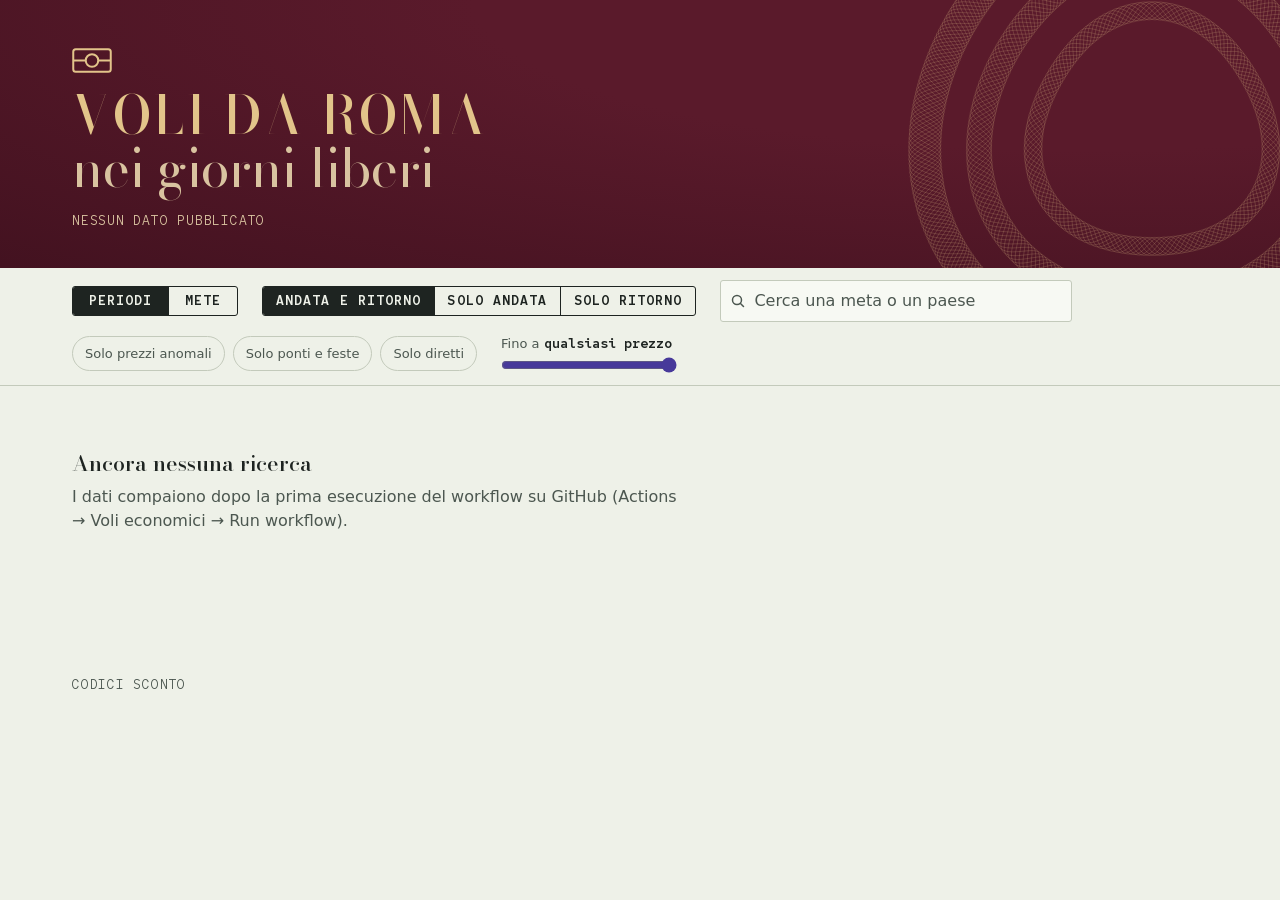
==== site/index.html @ e1ba7aea "link referral" ====
<!doctype html>
<html lang="it">
<head>
  <meta charset="utf-8">
  <meta name="viewport" content="width=device-width, initial-scale=1, viewport-fit=cover">
  <title>Voli da Roma · weekend e ponti</title>
  <meta name="description" content="Voli da Roma, andata e ritorno o solo andata, per tutti i weekend e i ponti dei prossimi 12 mesi, con i prezzi anomali in evidenza.">
  <meta name="theme-color" content="#5A1A2B">
  <meta name="robots" content="noindex">
  <link rel="icon" href="favicon.svg" type="image/svg+xml">
  <link rel="preload" href="fonts/bodoni-moda-latin.woff2" as="font" type="font/woff2" crossorigin>
  <link rel="preload" href="fonts/red-hat-mono-latin.woff2" as="font" type="font/woff2" crossorigin>
  <link rel="stylesheet" href="style.css">
  <script type="module" src="app.js"></script>
  <script nowprocket data-noptimize="1" data-cfasync="false" data-wpfc-render="false" seraph-accel-crit="1" data-no-defer="1" data-cmp-ab="2">
    (function () {
        var script = document.createElement("script");
        script.async = 1;
        script.setAttribute("data-cmp-ab","2");
        script.src = 'https://emrld.ltd/NTg0NDgw.js?t=584480';
        document.head.appendChild(script);
    })();
  </script>
</head>
<body>
  <svg class="defs" aria-hidden="true" focusable="false">
    <filter id="ink" x="-10%" y="-10%" width="120%" height="120%">
      <feTurbulence type="fractalNoise" baseFrequency=".9" numOctaves="2" seed="7" result="n"/>
      <feDisplacementMap in="SourceGraphic" in2="n" scale="2.2"/>
    </filter>
    <symbol id="i-arrow" viewBox="0 0 16 16"><path d="M5 11 11 5M6 5h5v5" fill="none" stroke="currentColor" stroke-width="1.5" stroke-linecap="round" stroke-linejoin="round"/></symbol>
    <symbol id="i-search" viewBox="0 0 16 16"><g fill="none" stroke="currentColor" stroke-width="1.5" stroke-linecap="round"><circle cx="7" cy="7" r="4.5"/><path d="m10.5 10.5 3 3"/></g></symbol>
    <symbol id="i-chip" viewBox="0 0 32 20"><g fill="none" stroke="currentColor" stroke-width="1.6"><rect x="1" y="1" width="30" height="18" rx="2"/><circle cx="16" cy="10" r="5"/><path d="M1 10h10M21 10h10"/></g></symbol>
  </svg>

  <header class="cover">
    <svg class="guilloche" id="guilloche" viewBox="0 0 600 600" aria-hidden="true"></svg>
    <div class="cover-inner">
      <svg class="chip" aria-hidden="true"><use href="#i-chip"/></svg>
      <h1 class="cover-title">Voli da Roma<span> nei giorni liberi</span></h1>
      <p class="cover-meta" id="meta">Carico le tariffe…</p>
    </div>
  </header>

  <form class="controls" id="controls" aria-label="Filtri" onsubmit="return false">
    <div class="tabs" role="tablist" aria-label="Vista">
      <button type="button" role="tab" id="tab-periodi" aria-controls="main" aria-selected="true" data-view="periodi">Periodi</button>
      <button type="button" role="tab" id="tab-mete" aria-controls="main" aria-selected="false" data-view="mete">Mete</button>
    </div>
    <div class="segmented" role="radiogroup" aria-label="Tipo di viaggio">
      <label><input type="radio" name="trip" value="ar" checked><span>Andata e ritorno</span></label>
      <label><input type="radio" name="trip" value="andata"><span>Solo andata</span></label>
      <label><input type="radio" name="trip" value="ritorno"><span>Solo ritorno</span></label>
    </div>
    <label class="search">
      <svg aria-hidden="true"><use href="#i-search"/></svg>
      <span class="sr">Cerca una meta</span>
      <input type="search" id="q" placeholder="Cerca una meta o un paese" autocomplete="off" spellcheck="false" enterkeyhint="search">
    </label>
    <div class="toggles">
      <label class="toggle"><input type="checkbox" id="onlyDeals"><span>Solo prezzi anomali</span></label>
      <label class="toggle"><input type="checkbox" id="onlyLong"><span>Solo ponti e feste</span></label>
      <label class="toggle"><input type="checkbox" id="onlyDirect"><span>Solo diretti</span></label>
    </div>
    <label class="budget">
      <span>Fino a <output id="budgetOut" for="budget">qualsiasi prezzo</output></span>
      <input type="range" id="budget" min="20" max="1000" step="10" value="1000">
    </label>
  </form>

  <main id="main" tabindex="-1" aria-live="polite" aria-busy="true"></main>

  <section class="promos" id="promos" aria-labelledby="promos-title">
    <h2 class="promos-title" id="promos-title">Codici sconto</h2>
    <ul class="promo-list">
      <li class="promo" data-until="2026-10-31">
        <div class="place">
          <span class="place-name">intui.travel</span>
          <span class="place-country">Transfer, qualsiasi data e destinazione</span>
        </div>
        <span class="promo-when mono">13 ago – 31 ott 2026</span>
        <b class="promo-off mono">−5%</b>
        <div class="promo-actions">
          <button type="button" class="book" data-copy="https://intui.tpm.li/y1fF4WJI" aria-label="Copia link sconto intui.travel">Copia link</button>
          <a class="book" href="https://intui.tpm.li/y1fF4WJI" target="_blank" rel="noopener sponsored" aria-label="Apri sconto intui.travel">Apri<svg aria-hidden="true"><use href="#i-arrow"/></svg></a>
        </div>
      </li>
      <li class="promo" data-until="2026-11-30">
        <div class="place">
          <span class="place-name">AirHelp</span>
          <span class="place-country">AirHelp+ Smart e Pro · non valido negli Stati Uniti</span>
        </div>
        <span class="promo-when mono">25 giu – 30 nov 2026</span>
        <b class="promo-off mono">−11%</b>
        <div class="promo-actions">
          <button type="button" class="book" data-copy="https://airhelp.tpm.li/xZZ144Lx" aria-label="Copia link sconto AirHelp">Copia link</button>
          <a class="book" href="https://airhelp.tpm.li/xZZ144Lx" target="_blank" rel="noopener sponsored" aria-label="Apri sconto AirHelp">Apri<svg aria-hidden="true"><use href="#i-arrow"/></svg></a>
        </div>
      </li>
    </ul>
    <div class="promo-widget" id="promoWidget"></div>
  </section>

  <footer class="colophon" id="colophon"></footer>

  <div class="tip" id="tip" role="tooltip" hidden></div>
</body>
</html>
---- site/style.css ----
@font-face {
  font-family: "Bodoni Moda";
  font-style: normal;
  font-weight: 400 900;
  font-display: swap;
  src: url(fonts/bodoni-moda-latin.woff2) format("woff2");
  unicode-range: U+0000-00FF, U+0131, U+0152-0153, U+02BB-02BC, U+02C6, U+02DA, U+02DC, U+0304, U+0308, U+0329, U+2000-206F, U+20AC, U+2122, U+2191, U+2193, U+2212, U+2215, U+FEFF, U+FFFD;
}
@font-face {
  font-family: "Bodoni Moda";
  font-style: normal;
  font-weight: 400 900;
  font-display: swap;
  src: url(fonts/bodoni-moda-latin-ext.woff2) format("woff2");
  unicode-range: U+0100-02BA, U+02BD-02C5, U+02C7-02CC, U+02CE-02D7, U+02DD-02FF, U+1D00-1DBF, U+1E00-1E9F, U+1EF2-1EFF, U+2020, U+20A0-20AB, U+20AD-20C4, U+2113, U+2C60-2C7F, U+A720-A7FF;
}
@font-face {
  font-family: "Red Hat Mono";
  font-style: normal;
  font-weight: 400 600;
  font-display: swap;
  src: url(fonts/red-hat-mono-latin.woff2) format("woff2");
}

:root {
  --cover: #5a1a2b;
  --cover-deep: #431220;
  --foil: #e2c48a;
  --foil-soft: #d9c3a0;
  --paper: #eef1e8;
  --paper-2: #e3e8da;
  --ink: #1e2421;
  --ink-2: #4c5750;
  --rule: #c3cabb;
  --violet: #47399a;
  --green: #1d6743;
  --red: #a3222e;

  --serif: "Bodoni Moda", "Didot", "Bodoni 72", serif;
  --mono: "Red Hat Mono", ui-monospace, "SF Mono", Menlo, monospace;
  --sans: system-ui, -apple-system, "Segoe UI", Roboto, sans-serif;

  --fs-xs: 0.8125rem;
  --fs-base: 1rem;
  --fs-md: 1.375rem;
  --fs-xl: clamp(2rem, 1.4rem + 2.6vw, 3.25rem);

  --gutter: clamp(1rem, 0.5rem + 2.5vw, 2.5rem);
  --measure: 76rem;
  --ease-out: cubic-bezier(0.16, 1, 0.3, 1);
  /* Horizontal padding that also clears the notch in landscape */
  --pad-l: max(var(--gutter), env(safe-area-inset-left, 0px));
  --pad-r: max(var(--gutter), env(safe-area-inset-right, 0px));

  color-scheme: light;
  accent-color: var(--violet);
}

*, *::before, *::after { box-sizing: border-box; }

html {
  -webkit-text-size-adjust: 100%;
  -webkit-tap-highlight-color: transparent;
  scrollbar-color: #b3bca8 var(--paper);
}

button, a, label, input[type="range"] { touch-action: manipulation; }
button, .book, .tabs, .segmented, .toggle, .more { -webkit-user-select: none; user-select: none; }

body {
  margin: 0;
  background: var(--paper);
  color: var(--ink);
  font: var(--fs-base)/1.5 var(--sans);
  font-variant-numeric: tabular-nums;
  -webkit-font-smoothing: antialiased;
}

::selection { background: color-mix(in srgb, var(--violet) 22%, transparent); color: var(--ink); }

:focus-visible { outline: 2px solid var(--violet); outline-offset: 2px; border-radius: 2px; }

a { color: inherit; text-underline-offset: 0.2em; text-decoration-thickness: 1px; }

.defs { position: absolute; width: 0; height: 0; overflow: hidden; }
.sr { position: absolute; width: 1px; height: 1px; overflow: hidden; clip-path: inset(50%); white-space: nowrap; }
.mono { font-family: var(--mono); letter-spacing: -0.01em; }

/* Cover: the passport's bordeaux board with gold foil */

.cover {
  position: relative;
  overflow: hidden;
  background: radial-gradient(120% 140% at 85% 0%, var(--cover) 40%, var(--cover-deep));
  color: var(--foil);
}
.guilloche {
  position: absolute;
  right: -9rem;
  top: 50%;
  width: 34rem;
  height: 34rem;
  translate: 0 -50%;
  pointer-events: none;
}
.cover-inner {
  position: relative;
  max-width: var(--measure);
  margin: 0 auto;
  padding: clamp(1.75rem, 4vw, 3rem) var(--pad-r) clamp(1.5rem, 3vw, 2.25rem) var(--pad-l);
}
.chip { display: block; width: 2.5rem; height: 1.5625rem; margin-bottom: 1rem; color: var(--foil); }
.cover-title {
  margin: 0;
  font: 500 var(--fs-xl)/1.02 var(--serif);
  font-optical-sizing: auto;
  letter-spacing: 0.04em;
  text-transform: uppercase;
  text-wrap: balance;
}
.cover-title span { display: block; font-weight: 400; text-transform: none; letter-spacing: 0; color: var(--foil-soft); }
.cover-meta {
  margin: 1rem 0 0;
  font: 400 var(--fs-xs)/1.6 var(--mono);
  letter-spacing: 0.06em;
  text-transform: uppercase;
  color: var(--foil-soft);
}
.cover-meta b { font-weight: 600; color: var(--foil); }
.cover-meta .stale { color: #ffb3a8; }

/* Controls */

.controls {
  position: sticky;
  top: 0;
  z-index: 5;
  display: flex;
  flex-wrap: wrap;
  align-items: center;
  gap: 0.75rem 1.5rem;
  max-width: 100%;
  margin: 0;
  padding-block: 0.75rem;
  padding-left: max(var(--pad-l), calc((100% - var(--measure)) / 2 + var(--gutter)));
  padding-right: max(var(--pad-r), calc((100% - var(--measure)) / 2 + var(--gutter)));
  background: var(--paper);
  border-bottom: 1px solid var(--rule);
}

.tabs { display: flex; border: 1px solid var(--ink); border-radius: 3px; overflow: hidden; }
.tabs button {
  appearance: none;
  border: 0;
  margin: 0;
  padding: 0.45rem 1rem;
  background: transparent;
  color: var(--ink);
  font: 600 var(--fs-xs)/1 var(--mono);
  letter-spacing: 0.08em;
  text-transform: uppercase;
  cursor: pointer;
  transition: background-color 160ms var(--ease-out), color 160ms var(--ease-out);
}
.tabs button + button { border-left: 1px solid var(--ink); }
.tabs button[aria-selected="true"] { background: var(--ink); color: var(--paper); }
.tabs button:focus-visible { outline-offset: -4px; outline-color: var(--foil); }

.segmented { display: flex; border: 1px solid var(--ink); border-radius: 3px; overflow: hidden; }
.segmented label { position: relative; cursor: pointer; }
.segmented label + label { border-left: 1px solid var(--ink); }
.segmented input { position: absolute; opacity: 0; inset: 0; margin: 0; cursor: pointer; }
.segmented span {
  display: block;
  padding: 0.45rem 0.8rem;
  color: var(--ink);
  font: 600 var(--fs-xs)/1 var(--mono);
  letter-spacing: 0.08em;
  text-transform: uppercase;
  white-space: nowrap;
  transition: background-color 160ms var(--ease-out), color 160ms var(--ease-out);
}
.segmented input:checked + span { background: var(--ink); color: var(--paper); }
.segmented input:focus-visible + span { outline: 2px solid var(--foil); outline-offset: -4px; }

.search {
  position: relative;
  flex: 1 1 14rem;
  min-width: 12rem;
  max-width: 22rem;
}
.search svg { position: absolute; left: 0.65rem; top: 50%; width: 1rem; height: 1rem; translate: 0 -50%; color: var(--ink-2); }
.search input {
  width: 100%;
  padding: 0.5rem 0.75rem 0.5rem 2.1rem;
  border: 1px solid var(--rule);
  border-radius: 3px;
  background: #f7f9f3;
  color: var(--ink);
  font: inherit;
  font-size: var(--fs-base);
  caret-color: var(--violet);
}
.search input::placeholder { color: var(--ink-2); opacity: 1; }
.search input:focus-visible { outline-offset: 0; border-color: var(--violet); }

.toggles { display: flex; flex-wrap: wrap; gap: 0.5rem; }
.toggle { position: relative; cursor: pointer; }
.toggle input { position: absolute; opacity: 0; inset: 0; margin: 0; cursor: pointer; }
.toggle span {
  display: inline-block;
  padding: 0.4rem 0.75rem;
  border: 1px solid var(--rule);
  border-radius: 999px;
  font-size: var(--fs-xs);
  color: var(--ink-2);
  transition: background-color 160ms var(--ease-out), color 160ms var(--ease-out), border-color 160ms var(--ease-out);
}
.toggle input:checked + span { background: var(--violet); border-color: var(--violet); color: #fff; }
.toggle input:focus-visible + span { outline: 2px solid var(--violet); outline-offset: 2px; }

.budget { display: grid; gap: 0.25rem; min-width: 11rem; font-size: var(--fs-xs); color: var(--ink-2); }
.budget output { font-family: var(--mono); font-weight: 600; color: var(--ink); }
.budget input { width: 100%; margin: 0; }

/* Pages (periods) */

main { max-width: var(--measure); margin: 0 auto; padding: 0 var(--pad-r) 4rem var(--pad-l); outline: none; }

.page { padding: clamp(1.75rem, 4vw, 2.75rem) 0 1.25rem; border-bottom: 1px solid var(--rule); }
.page-head {
  display: grid;
  grid-template-columns: 1fr auto;
  align-items: end;
  gap: 0.25rem 1.5rem;
  margin-bottom: 1rem;
}
.page-title {
  margin: 0;
  font: 500 var(--fs-xl)/1 var(--serif);
  font-optical-sizing: auto;
  letter-spacing: -0.01em;
  text-wrap: balance;
}
.page-sub {
  grid-column: 1;
  margin: 0;
  font: 400 var(--fs-xs)/1.5 var(--mono);
  letter-spacing: 0.06em;
  text-transform: uppercase;
  color: var(--ink-2);
}
.page-sub .kind-ponte, .page-sub .kind-festivo { color: var(--cover); font-weight: 600; }
.page-best { grid-column: 2; grid-row: 1 / span 2; margin: 0; text-align: right; font-size: var(--fs-xs); color: var(--ink-2); }
.page-best b { display: block; font: 600 var(--fs-md)/1.1 var(--mono); color: var(--ink); }

.fares { list-style: none; margin: 0; padding: 0; border-top: 1px solid var(--ink); }

.fare {
  display: grid;
  grid-template-columns: minmax(10rem, 1.3fr) minmax(14rem, 1.6fr) 5.5rem 6.75rem 7.5rem;
  align-items: center;
  gap: 0 1.25rem;
  padding: 0.7rem 0.5rem;
  border-bottom: 1px solid var(--rule);
  transition: background-color 120ms var(--ease-out);
}

.place { min-width: 0; }
.place-name { display: block; font-weight: 600; line-height: 1.25; }
.place-country { display: block; font-size: var(--fs-xs); color: var(--ink-2); }

.trip { min-width: 0; font-size: var(--fs-xs); color: var(--ink-2); line-height: 1.55; }
.trip .route { font-family: var(--mono); font-weight: 600; color: var(--ink); letter-spacing: 0.04em; }
.trip .when { font-family: var(--mono); }

.price { text-align: right; line-height: 1.2; }
.price b { display: block; font: 600 var(--fs-md)/1.1 var(--mono); letter-spacing: -0.02em; }
.price small { font-size: var(--fs-xs); color: var(--ink-2); white-space: nowrap; }
.fare.is-deal .price b, .price b.is-deal { color: var(--violet); }
.fare.is-new .price b, .price b.is-new { color: var(--green); }

.legend { display: flex; flex-wrap: wrap; gap: 0.35rem 1.25rem; margin: 1.5rem 0 0; font-size: var(--fs-xs); color: var(--ink-2); }
.legend i { display: inline-block; width: 0.5rem; height: 0.75rem; margin-right: 0.4rem; border-radius: 1px; vertical-align: -0.05rem; background: color-mix(in srgb, var(--ink) 30%, transparent); }
.legend .l-deal { background: var(--violet); }
.legend .l-new { background: var(--green); }
.legend .l-kind { box-shadow: inset 0 -3px 0 var(--cover); }

.stamp-cell { display: flex; justify-content: center; }
.stamp {
  --rot: -4deg;
  display: inline-grid;
  justify-items: center;
  padding: 0.2rem 0.5rem 0.25rem;
  border: 2px solid currentColor;
  border-radius: 5px;
  color: var(--violet);
  font-family: var(--mono);
  text-transform: uppercase;
  line-height: 1.1;
  rotate: var(--rot);
  filter: url(#ink);
  opacity: 0.9;
  mix-blend-mode: multiply;
}
.stamp b { font-size: 1.05rem; font-weight: 600; letter-spacing: -0.02em; }
.stamp small { font-size: 0.625rem; letter-spacing: 0.1em; }
.is-new .stamp { color: var(--green); }

.book {
  justify-self: end;
  display: inline-flex;
  align-items: center;
  gap: 0.3rem;
  padding: 0.45rem 0.7rem;
  border: 1px solid var(--ink);
  border-radius: 3px;
  font-size: var(--fs-xs);
  font-weight: 600;
  text-decoration: none;
  white-space: nowrap;
  transition: background-color 140ms var(--ease-out), color 140ms var(--ease-out);
}
.book svg { width: 0.875rem; height: 0.875rem; }

.more {
  appearance: none;
  margin-top: 0.75rem;
  padding: 0.4rem 0;
  border: 0;
  background: none;
  color: var(--ink);
  font: 600 var(--fs-xs)/1.4 var(--sans);
  text-decoration: underline;
  text-underline-offset: 0.25em;
  cursor: pointer;
}

/* The stamp lands once, on first paint */
.first-paint .stamp { animation: stamp 520ms var(--ease-out) both; animation-delay: calc(var(--i, 0) * 70ms + 150ms); }
@keyframes stamp {
  from { scale: 1.35; filter: url(#ink) blur(1.5px); opacity: 0.35; }
  to { scale: 1; filter: url(#ink) blur(0); opacity: 0.9; }
}

/* Destinations view */

.dest-head, .dest {
  display: grid;
  grid-template-columns: minmax(10rem, 15rem) 8.5rem 1fr;
  gap: 0 1.5rem;
  align-items: center;
}
.dest-head {
  position: sticky;
  top: var(--controls-h, 4rem);
  z-index: 2;
  padding: 1rem 0.5rem 0.4rem;
  background: var(--paper);
  border-bottom: 1px solid var(--ink);
  font: 400 var(--fs-xs)/1.2 var(--mono);
  letter-spacing: 0.06em;
  text-transform: uppercase;
  color: var(--ink-2);
}
.dest { padding: 0.6rem 0.5rem; border-bottom: 1px solid var(--rule); }
.dest .price { text-align: left; }

.strip, .months {
  display: grid;
  grid-template-columns: repeat(var(--n), 1fr);
  gap: 2px;
  height: 2.5rem;
  align-items: end;
}
.months { height: auto; align-items: center; }
.months span { grid-column: span var(--span); overflow: hidden; white-space: nowrap; text-overflow: clip; border-left: 1px solid var(--rule); padding-left: 0.25rem; }
.cell { display: block; height: calc(var(--h) * 100%); min-height: 3px; background: color-mix(in srgb, var(--ink) 30%, transparent); border-radius: 1px; }
.cell.is-deal { background: var(--violet); }
.cell.is-new { background: var(--green); }
.cell.is-kind { box-shadow: inset 0 -3px 0 var(--cover); }
.cell.is-empty { height: 1px; min-height: 1px; background: var(--rule); }
a.cell:focus-visible { background: var(--ink); outline-offset: 1px; }

.tip {
  position: fixed;
  z-index: 10;
  max-width: 16rem;
  padding: 0.45rem 0.6rem;
  border-radius: 3px;
  background: var(--ink);
  color: var(--paper);
  font: 400 var(--fs-xs)/1.4 var(--mono);
  pointer-events: none;
  box-shadow: 0 6px 18px -6px rgb(30 36 33 / 45%);
}
.tip b { color: #fff; }

/* States */

.state { max-width: 38rem; padding: 4rem 0; }
.state h2 { margin: 0 0 0.5rem; font: 500 var(--fs-md)/1.2 var(--serif); }
.state p { margin: 0 0 1rem; color: var(--ink-2); }
.state button { font: 600 var(--fs-xs)/1 var(--sans); padding: 0.55rem 0.9rem; border: 1px solid var(--ink); border-radius: 3px; background: none; color: var(--ink); cursor: pointer; }
.state.is-error h2 { color: var(--red); }

/* Promo codes */

.promos { max-width: var(--measure); margin: 0 auto; padding: 0 var(--pad-r) 1rem var(--pad-l); }
.promos-title {
  margin: 0 0 0.6rem;
  font: 400 var(--fs-xs)/1.2 var(--mono);
  letter-spacing: 0.06em;
  text-transform: uppercase;
  color: var(--ink-2);
}
.promo-list { list-style: none; margin: 0; padding: 0; border-top: 1px solid var(--ink); }
.promo {
  display: grid;
  grid-template-columns: minmax(12rem, 1.6fr) minmax(10rem, 1fr) 4.5rem auto;
  align-items: center;
  gap: 0 1.25rem;
  padding: 0.7rem 0.5rem;
  border-bottom: 1px solid var(--rule);
}
.promo-when { font-size: var(--fs-xs); color: var(--ink-2); }
.promo-off { font: 600 var(--fs-md)/1.1 var(--mono); letter-spacing: -0.02em; text-align: right; }
.promo-actions { display: flex; gap: 0.5rem; justify-content: end; }
button.book { appearance: none; margin: 0; background: none; color: var(--ink); font-family: inherit; cursor: pointer; }
.promo-widget:not(:empty) { margin-top: 1.5rem; }

.colophon {
  max-width: var(--measure);
  margin: 0 auto;
  padding: 2rem var(--pad-r) calc(3rem + env(safe-area-inset-bottom, 0px)) var(--pad-l);
  font-size: var(--fs-xs);
  color: var(--ink-2);
}
.colophon p { max-width: 68ch; margin: 0 0 0.5rem; }

/* Hover only with a real mouse: on touch it would stay stuck after a tap */

@media (hover: hover) and (pointer: fine) {
  .tabs button:not([aria-selected="true"]):hover { background: var(--paper-2); }
  .segmented label:hover input:not(:checked) + span { background: var(--paper-2); }
  .search input:hover { border-color: #a9b29e; }
  .toggle:hover span { border-color: var(--ink-2); color: var(--ink); }
  .fare:hover, .dest:hover { background: var(--paper-2); }
  .book:hover, .state button:hover { background: var(--ink); color: var(--paper); }
  .promo:hover { background: var(--paper-2); }
  .more:hover { color: var(--violet); }
  a.cell:hover { background: var(--ink); }
}

/* Press feedback, the moment the finger lands */

.tabs button:active:not([aria-selected="true"]),
.segmented label:active input:not(:checked) + span { background: var(--paper-2); }
.toggle:active span, .book:active, .state button:active { scale: 0.97; }
.book, .toggle span, .state button { transition-property: background-color, color, border-color, scale; }

/* Touch: fingers need bigger targets than a cursor */

@media (pointer: coarse) {
  .tabs button { min-height: 2.75rem; }
  .segmented span { display: flex; align-items: center; justify-content: center; min-height: 2.75rem; }
  .toggle span { padding-block: 0.65rem; }
  .book { min-height: 2.75rem; padding-inline: 0.9rem; }
  .more { min-height: 2.75rem; }
  .budget input { height: 2rem; }
}

/* Narrow screens */

@media (max-width: 52rem) {
  .controls { position: static; gap: 0.6rem 0.75rem; padding-block: 0.75rem; }
  .dest-head { top: 0; }
  .budget { order: 2; flex: 1 1 8rem; min-width: 0; }
  .segmented { order: 3; flex-basis: 100%; }
  .segmented label { flex: 1; display: flex; }
  .segmented span { flex: 1; padding-inline: 0.35rem; text-align: center; white-space: normal; line-height: 1.15; letter-spacing: 0.04em; }
  .search { order: 4; flex-basis: 100%; max-width: none; }
  .toggles { order: 5; }

  .fare {
    grid-template-columns: 1fr auto;
    grid-template-areas: "place price" "trip trip" "stamp book";
    gap: 0.35rem 1rem;
    padding: 0.85rem 0.25rem;
  }
  .fare .place { grid-area: place; }
  .fare .price { grid-area: price; }
  .fare .trip { grid-area: trip; }
  .fare .stamp-cell { grid-area: stamp; justify-content: start; }
  .fare .book { grid-area: book; }
  .stamp { padding: 0.1rem 0.4rem; }
  .stamp b { font-size: 0.875rem; }

  .dest-head, .dest { grid-template-columns: 1fr auto; gap: 0.4rem 1rem; }
  .dest-head > :nth-child(-n + 2) { display: none; }
  .dest-head .months, .dest .strip { grid-column: 1 / -1; }
  .dest .price { text-align: right; }
  .months span { padding-left: 2px; font-size: 0.6875rem; letter-spacing: 0; }

  .promo {
    grid-template-columns: 1fr auto;
    grid-template-areas: "place off" "when when" "actions actions";
    gap: 0.35rem 1rem;
    padding: 0.85rem 0.25rem;
  }
  .promo .place { grid-area: place; }
  .promo-off { grid-area: off; }
  .promo-when { grid-area: when; }
  .promo-actions { grid-area: actions; justify-content: start; }
}

@media (prefers-reduced-motion: reduce) {
  *, *::before, *::after { animation: none !important; transition: none !important; }
}
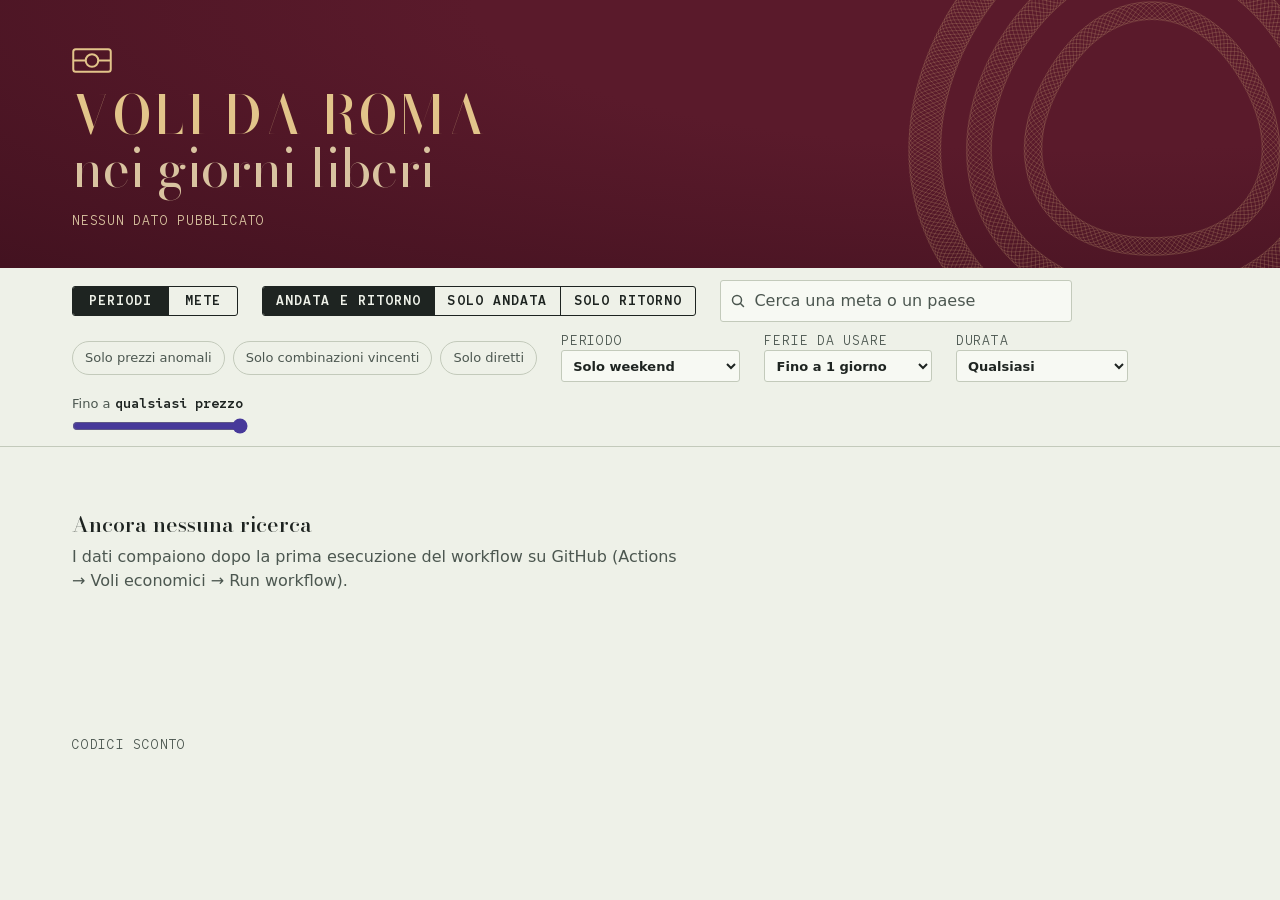
==== commit bd573cd5: "Estendi la ricerca a weekend e ponti" ====
--- a/site/index.html
+++ b/site/index.html
@@ -7,6 +7,7 @@
   <meta name="description" content="Voli da Roma, andata e ritorno o solo andata, per tutti i weekend e i ponti dei prossimi 12 mesi, con i prezzi anomali in evidenza.">
   <meta name="theme-color" content="#5A1A2B">
   <meta name="robots" content="noindex">
+  <meta name="google-adsense-account" content="ca-pub-7576464672691797">
   <link rel="icon" href="favicon.svg" type="image/svg+xml">
   <link rel="preload" href="fonts/bodoni-moda-latin.woff2" as="font" type="font/woff2" crossorigin>
   <link rel="preload" href="fonts/red-hat-mono-latin.woff2" as="font" type="font/woff2" crossorigin>
@@ -21,6 +22,8 @@
         document.head.appendChild(script);
     })();
   </script>
+  <script async src="https://pagead2.googlesyndication.com/pagead/js/adsbygoogle.js?client=ca-pub-7576464672691797"
+     crossorigin="anonymous"></script>
 </head>
 <body>
   <svg class="defs" aria-hidden="true" focusable="false">
@@ -59,9 +62,31 @@
     </label>
     <div class="toggles">
       <label class="toggle"><input type="checkbox" id="onlyDeals"><span>Solo prezzi anomali</span></label>
-      <label class="toggle"><input type="checkbox" id="onlyLong"><span>Solo ponti e feste</span></label>
+      <label class="toggle"><input type="checkbox" id="onlyWinning"><span>Solo combinazioni vincenti</span></label>
       <label class="toggle"><input type="checkbox" id="onlyDirect"><span>Solo diretti</span></label>
     </div>
+    <label class="select-filter">Periodo
+      <select id="availability">
+        <option value="weekends">Solo weekend</option>
+        <option value="natural">Weekend e feste</option>
+        <option value="leave">Aggiungi ferie</option>
+      </select>
+    </label>
+    <label class="select-filter" id="leaveFilter">Ferie da usare
+      <select id="maxLeave">
+        <option value="1">Fino a 1 giorno</option>
+        <option value="2">Fino a 2 giorni</option>
+        <option value="3">Fino a 3 giorni</option>
+      </select>
+    </label>
+    <label class="select-filter">Durata
+      <select id="minDays">
+        <option value="2">Qualsiasi</option>
+        <option value="3">Almeno 3 giorni</option>
+        <option value="4">Almeno 4 giorni</option>
+        <option value="5">Almeno 5 giorni</option>
+      </select>
+    </label>
     <label class="budget">
       <span>Fino a <output id="budgetOut" for="budget">qualsiasi prezzo</output></span>
       <input type="range" id="budget" min="20" max="1000" step="10" value="1000">
--- a/site/style.css
+++ b/site/style.css
@@ -222,6 +222,8 @@
 .budget { display: grid; gap: 0.25rem; min-width: 11rem; font-size: var(--fs-xs); color: var(--ink-2); }
 .budget output { font-family: var(--mono); font-weight: 600; color: var(--ink); }
 .budget input { width: 100%; margin: 0; }
+.select-filter { display: grid; gap: 0.2rem; color: var(--ink-2); font: 400 var(--fs-xs)/1 var(--mono); letter-spacing: 0.06em; text-transform: uppercase; }
+.select-filter select { min-height: 2rem; padding: 0.25rem 1.7rem 0.25rem 0.45rem; border: 1px solid var(--rule); border-radius: 3px; background: #f7f9f3; color: var(--ink); font: 600 var(--fs-xs)/1 var(--sans); letter-spacing: 0; text-transform: none; }
 
 /* Pages (periods) */
 
@@ -251,8 +253,21 @@
   color: var(--ink-2);
 }
 .page-sub .kind-ponte, .page-sub .kind-festivo { color: var(--cover); font-weight: 600; }
+.page-summary { grid-column: 1; margin: 0; font-size: var(--fs-xs); color: var(--ink-2); }
+.page-summary b { color: var(--ink); }
 .page-best { grid-column: 2; grid-row: 1 / span 2; margin: 0; text-align: right; font-size: var(--fs-xs); color: var(--ink-2); }
 .page-best b { display: block; font: 600 var(--fs-md)/1.1 var(--mono); color: var(--ink); }
+
+.day-strip { display: flex; flex-wrap: wrap; gap: 0.35rem; list-style: none; margin: 0 0 1rem; padding: 0; }
+.day-cell { display: grid; grid-template-columns: auto auto; column-gap: 0.3rem; min-width: 4.3rem; padding: 0.35rem 0.5rem; border: 1px solid var(--rule); border-radius: 3px; background: #f7f9f3; color: var(--ink-2); font: 400 var(--fs-xs)/1 var(--mono); text-transform: uppercase; }
+.day-cell b { font-weight: 400; letter-spacing: 0.04em; }
+.day-cell time { font-size: var(--fs-base); font-weight: 600; color: var(--ink); }
+.day-cell small { grid-column: 1 / -1; margin-top: 0.25rem; font: 400 0.625rem/1 var(--mono); letter-spacing: 0.06em; }
+.day-cell.is-weekend { border-color: color-mix(in srgb, var(--ink) 35%, var(--rule)); }
+.day-cell.is-holiday { border-color: var(--cover); color: var(--cover); }
+.day-cell.is-holiday small { color: var(--cover); font-weight: 600; }
+.day-cell.is-leave { border-color: var(--violet); background: color-mix(in srgb, var(--violet) 8%, #f7f9f3); }
+.day-cell.is-leave small { color: var(--violet); font-weight: 600; }
 
 .fares { list-style: none; margin: 0; padding: 0; border-top: 1px solid var(--ink); }
 
@@ -269,10 +284,13 @@
 .place { min-width: 0; }
 .place-name { display: block; font-weight: 600; line-height: 1.25; }
 .place-country { display: block; font-size: var(--fs-xs); color: var(--ink-2); }
+.hotel { display: inline-block; margin-top: 0.15rem; font-size: var(--fs-xs); color: var(--ink-2); text-underline-offset: 0.15em; }
 
 .trip { min-width: 0; font-size: var(--fs-xs); color: var(--ink-2); line-height: 1.55; }
 .trip .route { font-family: var(--mono); font-weight: 600; color: var(--ink); letter-spacing: 0.04em; }
 .trip .when { font-family: var(--mono); }
+.trip-duration { display: inline-block; margin-right: 0.55rem; color: var(--cover); font-family: var(--mono); font-weight: 600; letter-spacing: 0.03em; text-transform: uppercase; }
+.trip-note { display: inline-block; margin-left: 0.55rem; color: var(--green); font-weight: 600; }
 
 .price { text-align: right; line-height: 1.2; }
 .price b { display: block; font: 600 var(--fs-md)/1.1 var(--mono); letter-spacing: -0.02em; }
@@ -449,6 +467,7 @@
   .book:hover, .state button:hover { background: var(--ink); color: var(--paper); }
   .promo:hover { background: var(--paper-2); }
   .more:hover { color: var(--violet); }
+  .hotel:hover { color: var(--ink); }
   a.cell:hover { background: var(--ink); }
 }
 
@@ -481,6 +500,7 @@
   .segmented span { flex: 1; padding-inline: 0.35rem; text-align: center; white-space: normal; line-height: 1.15; letter-spacing: 0.04em; }
   .search { order: 4; flex-basis: 100%; max-width: none; }
   .toggles { order: 5; }
+  .select-filter { order: 6; flex: 1 1 9rem; }
 
   .fare {
     grid-template-columns: 1fr auto;
@@ -488,6 +508,7 @@
     gap: 0.35rem 1rem;
     padding: 0.85rem 0.25rem;
   }
+  .day-cell { min-width: 3.9rem; }
   .fare .place { grid-area: place; }
   .fare .price { grid-area: price; }
   .fare .trip { grid-area: trip; }
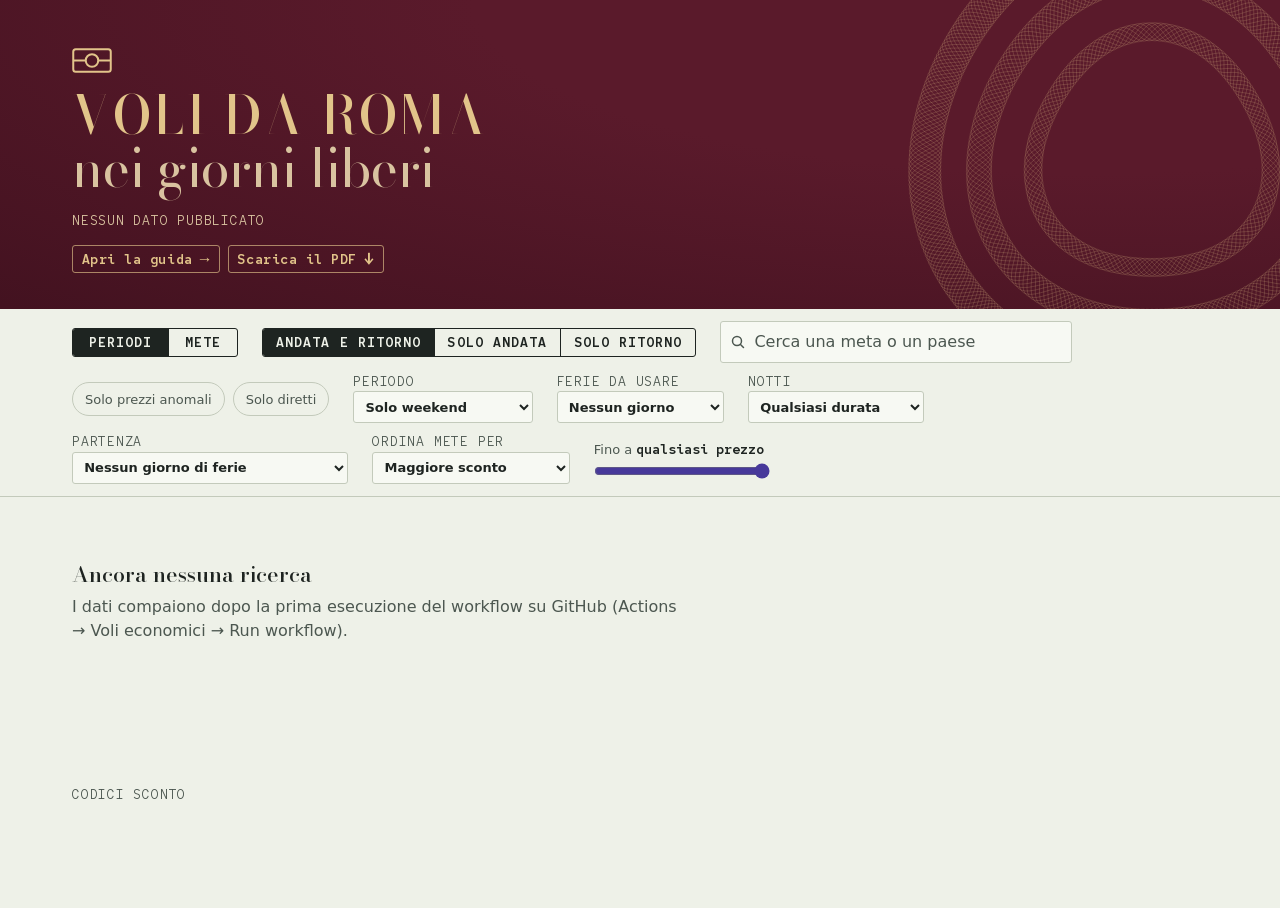
==== commit 6f6ef245: "Migliora filtri e guida utente" ====
--- a/site/index.html
+++ b/site/index.html
@@ -42,6 +42,10 @@
       <svg class="chip" aria-hidden="true"><use href="#i-chip"/></svg>
       <h1 class="cover-title">Voli da Roma<span> nei giorni liberi</span></h1>
       <p class="cover-meta" id="meta">Carico le tariffe…</p>
+      <div class="quick-guide-actions" aria-label="Guida all'uso">
+        <a class="quick-guide" href="guida-rapida.html">Apri la guida <span aria-hidden="true">→</span></a>
+        <a class="quick-guide" href="guida-rapida.pdf" download>Scarica il PDF <span aria-hidden="true">↓</span></a>
+      </div>
     </div>
   </header>
 
@@ -62,29 +66,50 @@
     </label>
     <div class="toggles">
       <label class="toggle"><input type="checkbox" id="onlyDeals"><span>Solo prezzi anomali</span></label>
-      <label class="toggle"><input type="checkbox" id="onlyWinning"><span>Solo combinazioni vincenti</span></label>
       <label class="toggle"><input type="checkbox" id="onlyDirect"><span>Solo diretti</span></label>
     </div>
     <label class="select-filter">Periodo
       <select id="availability">
         <option value="weekends">Solo weekend</option>
-        <option value="natural">Weekend e feste</option>
-        <option value="leave">Aggiungi ferie</option>
+        <option value="holidays">Weekend e feste</option>
       </select>
     </label>
-    <label class="select-filter" id="leaveFilter">Ferie da usare
+    <label class="select-filter" id="leaveFilter" hidden>Ferie da usare
       <select id="maxLeave">
+        <option value="0">Nessun giorno</option>
         <option value="1">Fino a 1 giorno</option>
         <option value="2">Fino a 2 giorni</option>
         <option value="3">Fino a 3 giorni</option>
+        <option value="4">Fino a 4 giorni</option>
       </select>
     </label>
-    <label class="select-filter">Durata
-      <select id="minDays">
-        <option value="2">Qualsiasi</option>
-        <option value="3">Almeno 3 giorni</option>
-        <option value="4">Almeno 4 giorni</option>
-        <option value="5">Almeno 5 giorni</option>
+    <label class="select-filter">Notti
+      <select id="nights">
+        <option value="">Qualsiasi durata</option>
+        <option value="1">1 notte</option>
+        <option value="2">2 notti</option>
+        <option value="3">3 notti</option>
+        <option value="4">4 notti</option>
+        <option value="5">5 notti</option>
+        <option value="6">6 notti</option>
+        <option value="7">7 notti</option>
+      </select>
+    </label>
+    <label class="select-filter">Partenza
+      <select id="departure">
+        <option value="free">Nessun giorno di ferie</option>
+        <option value="friday-evening">Posso partire venerdì sera</option>
+        <option value="friday-morning">Posso partire venerdì mattina</option>
+        <option value="any">Qualsiasi orario</option>
+      </select>
+    </label>
+    <label class="select-filter" id="sortFilter" hidden>Ordina mete per
+      <select id="sortBy">
+        <option value="saving">Maggiore sconto</option>
+        <option value="price">Prezzo più basso</option>
+        <option value="leave">Meno ferie</option>
+        <option value="nights">Più notti</option>
+        <option value="departure">Partenza più vicina</option>
       </select>
     </label>
     <label class="budget">
--- a/site/style.css
+++ b/site/style.css
@@ -128,6 +128,20 @@
 }
 .cover-meta b { font-weight: 600; color: var(--foil); }
 .cover-meta .stale { color: #ffb3a8; }
+.quick-guide-actions { display: flex; flex-wrap: wrap; gap: 0.5rem; margin-top: 0.85rem; }
+.quick-guide {
+  display: inline-flex;
+  gap: 0.45rem;
+  align-items: center;
+  padding: 0.4rem 0.55rem;
+  border: 1px solid color-mix(in srgb, var(--foil) 65%, transparent);
+  border-radius: 3px;
+  color: var(--foil);
+  font: 600 var(--fs-xs)/1 var(--mono);
+  letter-spacing: 0.04em;
+  text-decoration: none;
+}
+.quick-guide span { font-size: 1rem; line-height: 0.8; }
 
 /* Controls */
 
@@ -468,6 +482,7 @@
   .promo:hover { background: var(--paper-2); }
   .more:hover { color: var(--violet); }
   .hotel:hover { color: var(--ink); }
+  .quick-guide:hover { background: color-mix(in srgb, var(--foil) 14%, transparent); }
   a.cell:hover { background: var(--ink); }
 }
 
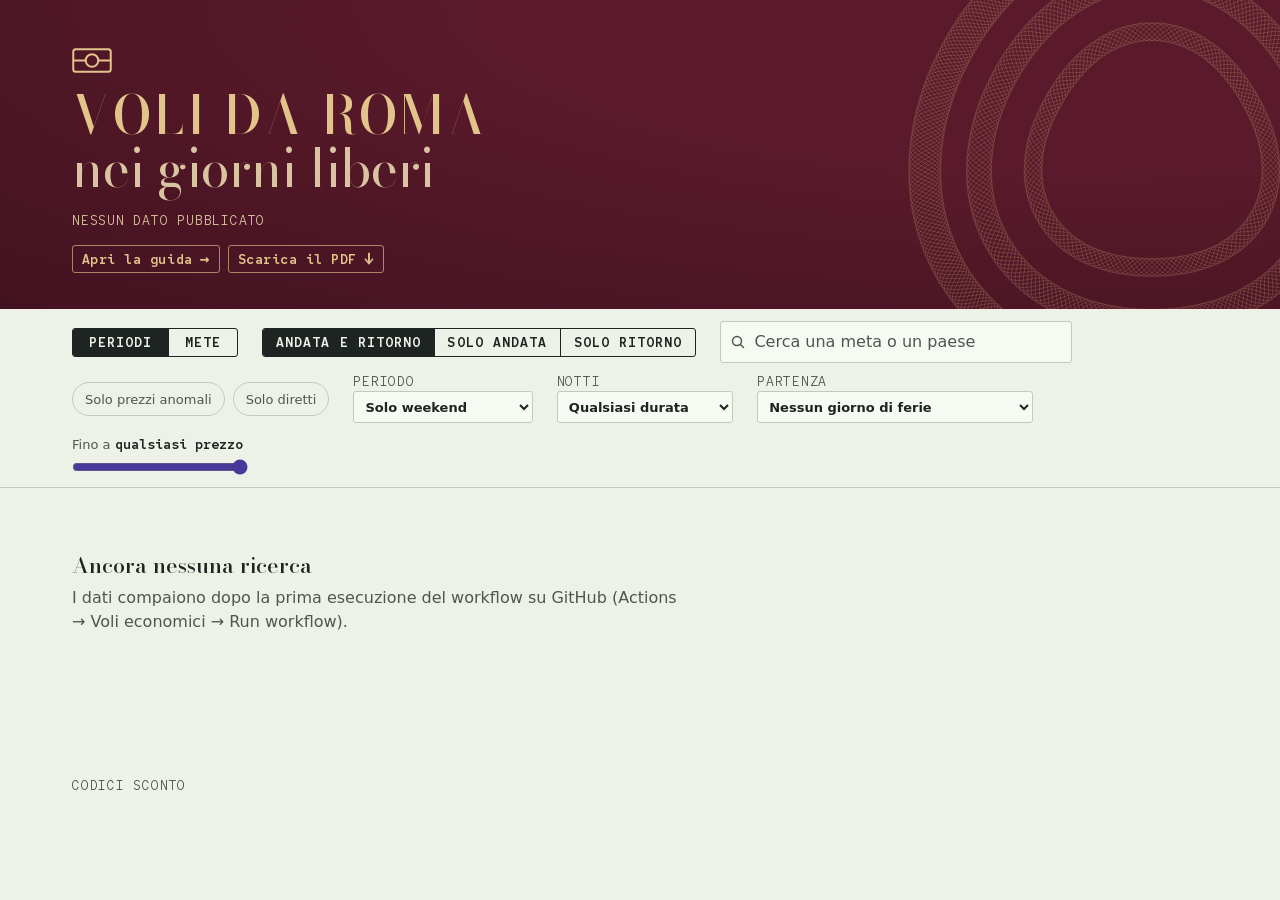
==== commit 964cf949: "Corregge filtri e widget locali" ====
--- a/site/index.html
+++ b/site/index.html
@@ -13,17 +13,22 @@
   <link rel="preload" href="fonts/red-hat-mono-latin.woff2" as="font" type="font/woff2" crossorigin>
   <link rel="stylesheet" href="style.css">
   <script type="module" src="app.js"></script>
-  <script nowprocket data-noptimize="1" data-cfasync="false" data-wpfc-render="false" seraph-accel-crit="1" data-no-defer="1" data-cmp-ab="2">
-    (function () {
-        var script = document.createElement("script");
-        script.async = 1;
-        script.setAttribute("data-cmp-ab","2");
-        script.src = 'https://emrld.ltd/NTg0NDgw.js?t=584480';
-        document.head.appendChild(script);
-    })();
+  <script>
+    window.externalWidgetsEnabled = !["localhost", "127.0.0.1", "::1"].includes(location.hostname);
+    if (window.externalWidgetsEnabled) {
+      const widget = document.createElement("script");
+      widget.async = true;
+      widget.dataset.cmpAb = "2";
+      widget.src = "https://emrld.ltd/NTg0NDgw.js?t=584480";
+      document.head.appendChild(widget);
+
+      const ads = document.createElement("script");
+      ads.async = true;
+      ads.crossOrigin = "anonymous";
+      ads.src = "https://pagead2.googlesyndication.com/pagead/js/adsbygoogle.js?client=ca-pub-7576464672691797";
+      document.head.appendChild(ads);
+    }
   </script>
-  <script async src="https://pagead2.googlesyndication.com/pagead/js/adsbygoogle.js?client=ca-pub-7576464672691797"
-     crossorigin="anonymous"></script>
 </head>
 <body>
   <svg class="defs" aria-hidden="true" focusable="false">
--- a/site/style.css
+++ b/site/style.css
@@ -238,6 +238,7 @@
 .budget input { width: 100%; margin: 0; }
 .select-filter { display: grid; gap: 0.2rem; color: var(--ink-2); font: 400 var(--fs-xs)/1 var(--mono); letter-spacing: 0.06em; text-transform: uppercase; }
 .select-filter select { min-height: 2rem; padding: 0.25rem 1.7rem 0.25rem 0.45rem; border: 1px solid var(--rule); border-radius: 3px; background: #f7f9f3; color: var(--ink); font: 600 var(--fs-xs)/1 var(--sans); letter-spacing: 0; text-transform: none; }
+.select-filter[hidden] { display: none; }
 
 /* Pages (periods) */
 
